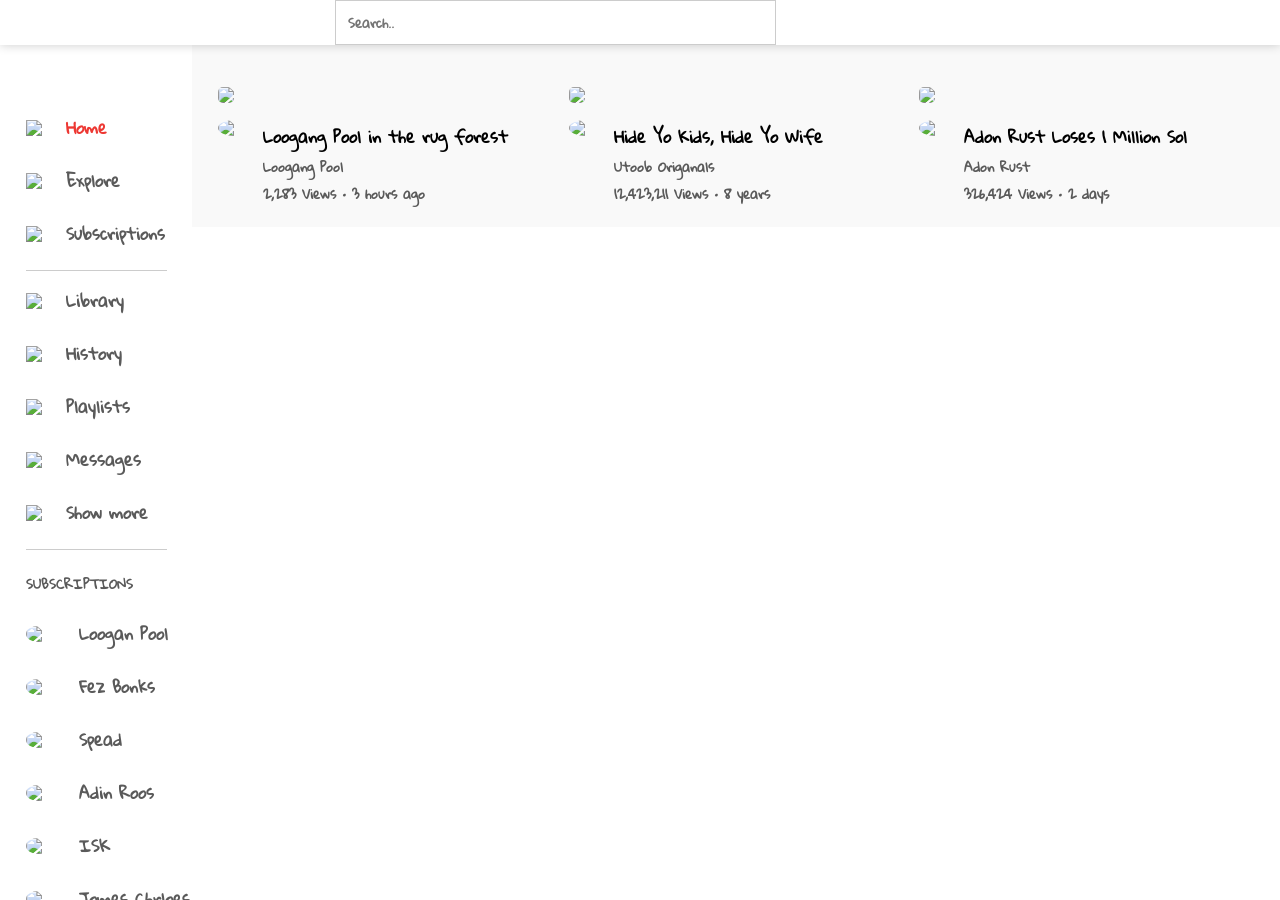
==== index.html @ 04e440da "Add files via upload" ====
<!DOCTYPE html>
<html lang="en">
<head>
    <meta charset="UTF-8">
    <meta http-equiv="X-UA-Compatible" content="IE=edge">
    <meta name="viewport" content="width=device-width, initial-scale=1.0">
    <link href="https://fonts.googleapis.com/css2?family=Gloria+Hallelujah&display=swap" rel="stylesheet">
    <link rel="stylesheet" href="style.css">
    <title>Utoob</title>
</head>
<body>
    
    <nav class="flex-div">
        <div class="nav-left flex-div">
            <img src="./images/menu.png" class="menu-icon" alt="" srcset="">
            <a href="index.html">
                <img src="./images/logo.png" class="logo" alt="" srcset="">
            </a>
        </div>
        <div class="nav-middle flex-div">
           <div class="search-box flex-div">
               <input type="text" placeholder="Search..">
               <img src="./images/search.png" alt="" srcset="">
           </div>
           <img src="./images/voice-search.png" class="mic-icon" alt="" srcset="">
        </div>
        <div class="nav-right flex-div">
            <img src="./images/upload.png" alt="" srcset="">
            <img src="./images/more.png" alt="" srcset="">
            <img src="./images/notification.png" alt="" srcset="">
            <img src="./images/spooderpp.png" class="user-icon" alt="" srcset="">
        </div>
    </nav>

    <!-- Side Bar -->

     <div class="sidebar">
         <div class="shortcut-links">
             <a href="#"><img src="./images/home.png"><p>Home</p></a>
             <a href="#"><img src="./images/explore.png"><p>Explore</p></a>
             <a href="#"><img src="./images/subscriprion.png"><p>Subscriptions</p></a>
             <hr>
             <a href="#"><img src="./images/library.png"><p>Library</p></a>
             <a href="#"><img src="./images/history.png"><p>History</p></a>
             <a href="#"><img src="./images/playlist.png"><p>Playlists</p></a>
             <a href="#"><img src="./images/messages.png"><p>Messages</p></a>
             <a href="#"><img src="./images/show-more.png"><p>Show more</p></a>
             <hr>
            </div>
          <div class="subscribed-list">
              <h3>SUBSCRIPTIONS</h3>
              <a href="#"><img src="./images/logan.jpeg"><p>Loogan Pool</p></a>
              <a href="#"><img src="./images/banks.jpeg"><p>Fez Bonks </p></a>
              <a href="#"><img src="./images/speed.jpeg"><p>Spead</p></a>
              <a href="#"><img src="./images/adin.jpeg"><p>Adin Roos</p></a>
              <a href="#"><img src="./images/isk.jpeg"><p>ISK</p></a>
              <a href="#"><img src="./images/james.jpeg"><p>Jomes Chrloes</p></a>
              <a href="#"><img src="./images/jeffStar.jpeg"><p>Jeffry Stor</p></a>
              <a href="#"><img src="./images/sketch.jpeg"><p>Skutch</p></a>
            
            </div>
        </div>

<!-- Main Body -->
<div class="container">
    <div class="banner">
        <img src="./images/banner.png" alt="" srcset="">
    </div>
    <div class="list-container">
       <div class="vid-list">
           <a href="video-1.html"> <img src="./images/thumbnail1.png" class="thumbnail" ></a>
           <div class="flex-div">
               <img src="./images/logan.jpeg">
               <div class="vid-info">
                   <a href="video-2.html" class="title-big">Loogang Pool in the rug forest</a>
                   <p>Loogang Pool</p>
                   <p>2,283 Views &bull; 3 hours ago</p>
               </div>
           </div>
       </div>

       
     
       <div class="vid-list">
        <a href="video-2.html"> <img src="./images/thumbnail2.png" class="thumbnail" ></a>
        <div class="flex-div">
            <img src="./images/SocialLogo.png">
            <div class="vid-info">
                <a href="video-2.html" class="title-big">Hide Yo Kids, Hide Yo Wife</a>
                <p>Utoob Origanals</p>
                <p>12,423,211 Views &bull; 8 years</p>
            </div>
        </div>
    </div>

    

    <div class="vid-list">
        <a href="video-3.html"> <img src="./images/thumbnail3.png" class="thumbnail" ></a>
        <div class="flex-div">
            <img src="./images/adin.jpeg">
            <div class="vid-info">
                <a href="video-2.html" class="title-big">Adon Rust Loses 1 Million Sol</a>
                <p>Adon Rust</p>
                <p>326,424 Views &bull; 2 days</p>
            </div>
        </div>
    </div>

    
    



    </div>



</div>


<script src="side-bar.js"></script>


</body>
</html>
---- style.css ----
@font-face {
    font-family: 'Samuels';
    src: url('./fonts/samuels.woff') format('woff');
    font-weight: normal;
    font-style: normal;
}

.title-big {
    font-size: 16px; /* Change the size as needed */
    font-weight: bold; /* Optional: Makes the text bold */
}



*{
    margin: 0;
    padding: 0;
    font-family: 'Gloria Hallelujah', cursive;
    box-sizing: border-box;
    font-weight: 900;
}
a{
    text-decoration: none;
    color: #5a5a5a;
}

img{
    cursor: pointer;
}

.flex-div{
     display: flex;
     align-items: center;

}
nav{
    padding: 0px 2%;
    justify-content: space-between;
    box-shadow: 0 0 10px rgba(0, 0, 0, 0.2);
    background: #fff;
    position: sticky;
    top: 0;
    z-index: 10;
}


.nav-right img{
    width: 25px;
    margin-right: 25px;
}

.nav-right .user-icon{
width: 35px;
margin-right: 0px;
border-radius: 50%;

}

.nav-left .menu-icon{
    width: 22px;
    margin-right: 25px;

}

.nav-left .logo{
    width: 130px;

}

.nav-middle .mic-icon{
    width: 16px;

}
.nav-middle .search-box{
    border: 1px solid #ccc;
    margin-right: 15px;
    padding: 8px 12px;
    /* border-radius: 25px; */
}

.nav-middle .search-box input{
    width: 400px;
    border: 0;
    outline: 0;
    background: transparent;
}
.nav-middle .search-box img{
    width: 15px;
   
}

/* sidebar */
.sidebar{
    background: #fff;
    width: 15%;
    height: 100vh;
    position: fixed;
    top: 0;
    padding-left: 2%;
    padding-top: 98px;

}

.shortcut-links a img{
width: 20px;
margin-right: 20px;
}

.shortcut-links a{
    display: flex;
    align-items: center;
    margin-bottom: 20px;
    width: fit-content;
    flex-wrap: wrap;
    margin-top: 13px;
}


.shortcut-links a:first-child{
    color: #ed3833;
}

.sidebar hr{
    border: 0;
    height: 1px;
    background: #ccc;
    width: 85%;
}
.subscribed-list h3{
    font-size: 13px;
    margin: 20px 0;
    color: #5a5a5a;
}
.subscribed-list a{
    display: flex;
    align-items: center;
    margin-bottom: 20px;
    width: fit-content;
    flex-wrap: wrap;
}
.subscribed-list a img{
    width: 25px;
    border-radius: 50%;
    margin-right: 28px;
}


.small-sidebar{
    width: 5%;
}
.small-sidebar .shortcut-links a p  , .small-sidebar .subscribed-list a , .small-sidebar h3{
    display: none;
}

.small-sidebar hr{
    width: 50%;
    margin-bottom: 25px;
    display: none;

}
/* main Body */
.container{
   background: #f9f9f9;
   padding-left: 17%;
   padding-right: 2%;
   padding-top: 20px;
   padding-bottom: 20px;
}
.large-container{
    padding-left: 7%; 
}
.banner{
    width: 100%;
    display: none;
}

.banner img{
    width: 100%;
    border-radius: 8px;
}


.list-container{
    display: grid;
    grid-template-columns: repeat(auto-fit, minmax(250px, 1fr));
    grid-column-gap: 16px;
    grid-row-gap: 30px;
    margin-top: 15px;
}

.vid-list .thumbnail{
   width: 100%;
   border-radius: 5px;

}
.vid-list .flex-div{
    align-items: flex-start;
    margin-top: 7px;
}

.vid-list .flex-div img{
    width: 35px;
    margin-right: 10px;
    border-radius: 50%;
}

.vid-info{
    color: #5a5a5a;
    font-size: 13px;

}

.vid-info a{
    color: black;
    font-weight: 600;
    display: block;
    margin: bottom 5px;;
}


@media (max-width: 900px) {
    .menu-icon{
        display: none;
    }

    .sidebar{
        display: none;
    } 

   .container, .large-container{
       padding-left: 5%;
       padding-right: 5%;   
   }

   /* .nav-right img{
  
    display: none;
   } */

   .nav-right .user-icon{
       display: block;
       width: 30px;
   }

   .nav-middle .search-box {
       width: 100px;
       display: none;

   }

   .nav-middle .mic-icon{
       display: none;
   }

   .logo{
       width: 90px;
   }

}

/*******      Video -9      *****/


.play-container{
    padding-left: 2% !important;
}

.row{
    display: flex;
    justify-content: space-between;
    flex-wrap: wrap;

}
.play-video{
    flex-basis: 69%;
}

.right-sidebar{
    flex-basis: 30%;
}

.play-video video{
    width: 100%;
}
.side-video-list{

    display: flex;
    justify-content: space-between;
    margin-bottom: 8px;
}

.side-video-list img{
    width: 100%;

}
.side-video-list .small-thumbnail{
    flex-basis: 49%;

}

.side-video-list .vid-info{

    flex-basis: 49%;
}

.play-video .tags a{
   
    color: #0000ff;
    font-size: 13px;
}

.play-video h3{
    font-weight: 600;
    font-size: 22px;
    margin-top: 12px;
}

.play-video .play-video-info{
    display: flex;
    align-items: center;
    justify-content: space-between;
    flex-wrap: wrap;
    margin-top: 5px;
    font-size: 14px;
    color: #5a5a5a;
}

.play-video .play-video-info a img{
    width: 20px;
    margin-right: 8px;

}

.play-video .play-video-info a{
    display: inline-flex;
    align-items: center;
    margin-left: 15px;

}

.play-video hr{
    border: 0;
    height: 1px;
    background: #ccc;
    margin: 10px 0;
}

.owner{
    display: flex;
    align-items: center;
    margin-top: 20px;
}

.owner div{
    flex: 1;
    line-height: 18px;   
}

.owner img{
    width: 40px;
    border-radius: 50%;
    margin-right: 15px;
}

.owner p{
    color: #000;
    font-weight: 600;
    font-size: 18px;
}


.owner span{
    font-size: 13px;
    color: #5a5a5a;
}


.owner button{
    background: #ed3833;
    color: #fff;
    padding: 8px 30px;
    border: 0;
    outline: 0;
    border-radius: 4px;
    cursor: pointer;
}

.vid-des{
    padding-left: 55px;
    margin: 15px 0;
}

.vid-des p{
    
    font-size: 14px;
    margin-bottom: 5px;
    color: #5a5a5a;
}

.vid-des .cmnt{
    display: flex;
    margin-top: 15px;
}
.cmnt img{
    width: 24px;
    height: 17px;
    margin-left: 46px;
    margin-right: 14px;
}

.vid-des h4{
    font-size: 14px;
    color: #5a5a5a;
    /* margin-top: 15px; */
}

.add-cmnt{
    display: flex;
    align-items: center;
    margin: 30px 0;
}

.add-cmnt img{
    width: 35px;
    border-radius: 50%;
    margin-right: 15px;
}

.add-cmnt input{
    border: 0;
    outline: 0;
    border-bottom: 1px solid #5a5a5a;
    width: 100%;
    padding-top: 10px;
    background: transparent;
}

.old-cmnt{
    display: flex;
    align-items: center;
    margin: 20px 0;
}

.old-cmnt img{
    width: 35px;
    border-radius: 50%;
    margin-right: 15px;
}

.old-cmnt h3{
    font-size: 14px;
    margin-bottom: 2px;
}

.old-cmnt h3 span{
    font-size: 12px;
    color: #5a5a5a;
    font-weight: 500;
    margin-left: 8px;
}

.old-cmnt .cmnt-react{
    display: flex;
    align-items: center;
    margin:8px 0;
    font-size: 14px;
}

.old-cmnt .cmnt-react img{

    width: 20px;
    border-radius: 0;
    margin-right: 5px;
}

.old-cmnt .cmnt-react span{
    margin-right: 20px;
    color: #5a5a5a;

}

.old-cmnt .cmnt-react div{
    color: blue;
    display: block;
}
.hide-hr{
    display: none;
}
@media (max-width: 900px){

    .play-video{
        flex-basis: 100%;
    }


    .right-sidebar{
        flex-basis: 100%;
        margin-top: 35px;
    }

    .play-container{
        padding-left: 5%;
    }

    .vid-des {
        padding-left: 5px;
    }
 
    .play-video .play-video-info a{
        margin-left: 0;
        margin-right: 15px;
        margin-top: 15px;
    }
    
    .hide-hr{
        display: block;
    }

}
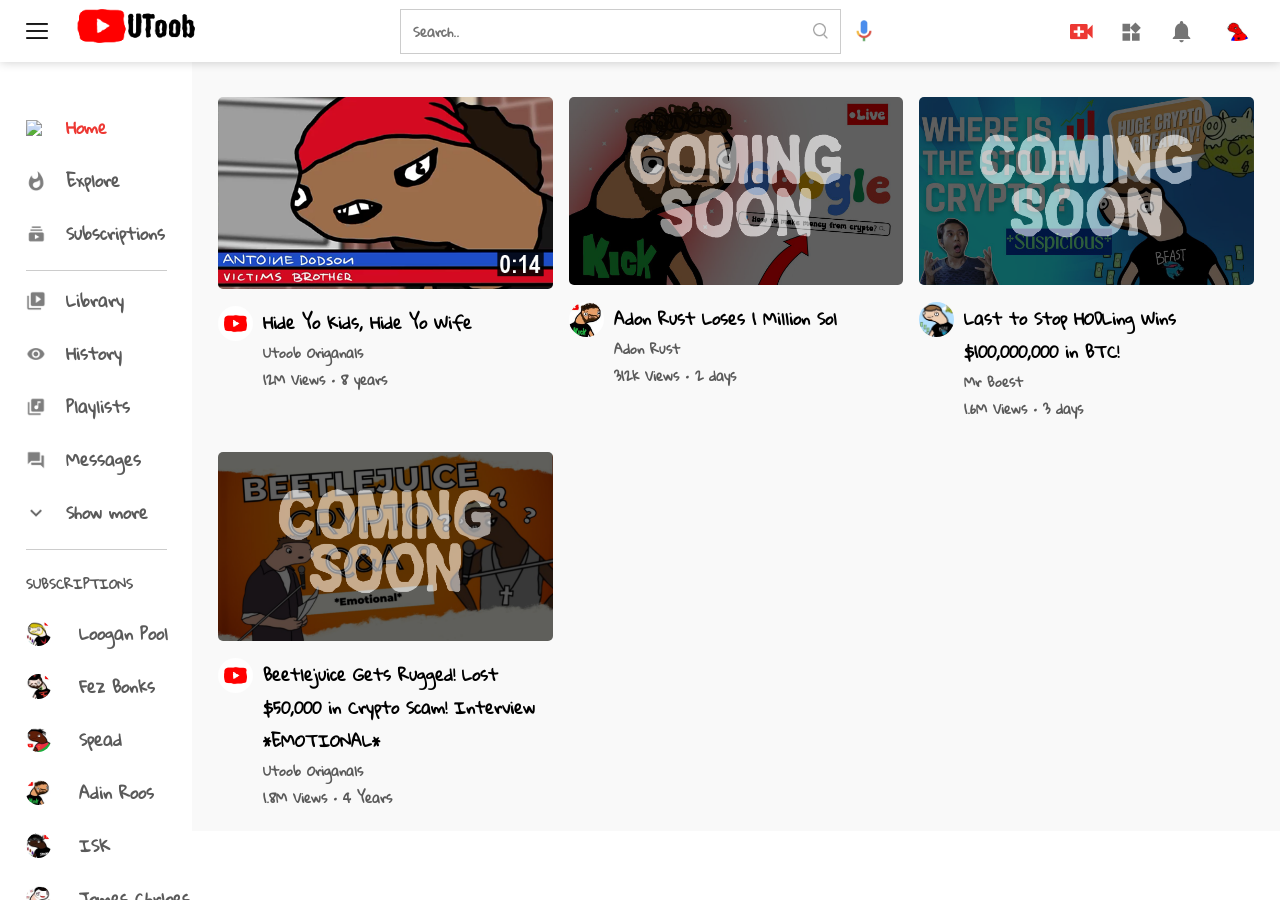
==== commit 15801732: "Few Updates, website ready for main launch" ====
--- a/index.html
+++ b/index.html
@@ -7,28 +7,29 @@
     <link href="https://fonts.googleapis.com/css2?family=Gloria+Hallelujah&display=swap" rel="stylesheet">
     <link rel="stylesheet" href="style.css">
     <title>Utoob</title>
+    <link rel="icon" type="image/x-icon" href="images/favicon.ico">
 </head>
 <body>
     
     <nav class="flex-div">
         <div class="nav-left flex-div">
-            <img src="./images/menu.png" class="menu-icon" alt="" srcset="">
+            <img src="images/menu.png" class="menu-icon" alt="" srcset="">
             <a href="index.html">
-                <img src="./images/logo.png" class="logo" alt="" srcset="">
+                <img src="images/logo.png" class="logo" alt="" srcset="">
             </a>
         </div>
         <div class="nav-middle flex-div">
            <div class="search-box flex-div">
                <input type="text" placeholder="Search..">
-               <img src="./images/search.png" alt="" srcset="">
+               <img src="images/search.png" alt="" srcset="">
            </div>
-           <img src="./images/voice-search.png" class="mic-icon" alt="" srcset="">
+           <img src="images/voice-search.png" class="mic-icon" alt="" srcset="">
         </div>
         <div class="nav-right flex-div">
-            <img src="./images/upload.png" alt="" srcset="">
-            <img src="./images/more.png" alt="" srcset="">
-            <img src="./images/notification.png" alt="" srcset="">
-            <img src="./images/spooderpp.png" class="user-icon" alt="" srcset="">
+            <img src="images/upload.png" alt="" srcset="">
+            <img src="images/more.png" alt="" srcset="">
+            <img src="images/notification.png" alt="" srcset="">
+            <img src="images/spooderpp.png" class="user-icon" alt="" srcset="">
         </div>
     </nav>
 
@@ -36,27 +37,28 @@
 
      <div class="sidebar">
          <div class="shortcut-links">
-             <a href="#"><img src="./images/home.png"><p>Home</p></a>
-             <a href="#"><img src="./images/explore.png"><p>Explore</p></a>
-             <a href="#"><img src="./images/subscriprion.png"><p>Subscriptions</p></a>
+             <a href="#"><img src="images/home.png"><p>Home</p></a>
+             <a href="#"><img src="images/explore.png"><p>Explore</p></a>
+             <a href="#"><img src="images/subscriprion.png"><p>Subscriptions</p></a>
              <hr>
-             <a href="#"><img src="./images/library.png"><p>Library</p></a>
-             <a href="#"><img src="./images/history.png"><p>History</p></a>
-             <a href="#"><img src="./images/playlist.png"><p>Playlists</p></a>
-             <a href="#"><img src="./images/messages.png"><p>Messages</p></a>
-             <a href="#"><img src="./images/show-more.png"><p>Show more</p></a>
+             <a href="#"><img src="images/library.png"><p>Library</p></a>
+             <a href="#"><img src="images/history.png"><p>History</p></a>
+             <a href="#"><img src="images/playlist.png"><p>Playlists</p></a>
+             <a href="#"><img src="images/messages.png"><p>Messages</p></a>
+             <a href="#"><img src="images/show-more.png"><p>Show more</p></a>
              <hr>
             </div>
           <div class="subscribed-list">
               <h3>SUBSCRIPTIONS</h3>
-              <a href="#"><img src="./images/logan.jpeg"><p>Loogan Pool</p></a>
-              <a href="#"><img src="./images/banks.jpeg"><p>Fez Bonks </p></a>
-              <a href="#"><img src="./images/speed.jpeg"><p>Spead</p></a>
-              <a href="#"><img src="./images/adin.jpeg"><p>Adin Roos</p></a>
-              <a href="#"><img src="./images/isk.jpeg"><p>ISK</p></a>
-              <a href="#"><img src="./images/james.jpeg"><p>Jomes Chrloes</p></a>
-              <a href="#"><img src="./images/jeffStar.jpeg"><p>Jeffry Stor</p></a>
-              <a href="#"><img src="./images/sketch.jpeg"><p>Skutch</p></a>
+              <a href="#"><img src="images/logan.jpeg"><p>Loogan Pool</p></a>
+              <a href="#"><img src="images/banks.jpeg"><p>Fez Bonks </p></a>
+              <a href="#"><img src="images/speed.jpeg"><p>Spead</p></a>
+              <a href="#"><img src="images/adin.jpeg"><p>Adin Roos</p></a>
+              <a href="#"><img src="images/isk.jpeg"><p>ISK</p></a>
+              <a href="#"><img src="images/james.jpeg"><p>Jomes Chrloes</p></a>
+              <a href="#"><img src="images/jeffStar.jpeg"><p>Jeffry Stor</p></a>
+              <a href="#"><img src="images/sketch.jpeg"><p>Skutch</p></a>
+              <a href="#"><img src="images/mrbeast.jpeg"><p>Mr Boest</p></a>
             
             </div>
         </div>
@@ -64,31 +66,19 @@
 <!-- Main Body -->
 <div class="container">
     <div class="banner">
-        <img src="./images/banner.png" alt="" srcset="">
+        <img src="images/banner.png" alt="" srcset="">
     </div>
     <div class="list-container">
-       <div class="vid-list">
-           <a href="video-1.html"> <img src="./images/thumbnail1.png" class="thumbnail" ></a>
-           <div class="flex-div">
-               <img src="./images/logan.jpeg">
-               <div class="vid-info">
-                   <a href="video-2.html" class="title-big">Loogang Pool in the rug forest</a>
-                   <p>Loogang Pool</p>
-                   <p>2,283 Views &bull; 3 hours ago</p>
-               </div>
-           </div>
-       </div>
-
        
-     
-       <div class="vid-list">
-        <a href="video-2.html"> <img src="./images/thumbnail2.png" class="thumbnail" ></a>
+       
+        <div class="vid-list">
+        <a href="video-2.html"> <img src="images/thumbnail2.png" class="thumbnail" ></a>
         <div class="flex-div">
-            <img src="./images/SocialLogo.png">
+            <img src="images/SocialLogo.png">
             <div class="vid-info">
                 <a href="video-2.html" class="title-big">Hide Yo Kids, Hide Yo Wife</a>
                 <p>Utoob Origanals</p>
-                <p>12,423,211 Views &bull; 8 years</p>
+                <p>12M Views &bull; 8 years</p>
             </div>
         </div>
     </div>
@@ -96,18 +86,40 @@
     
 
     <div class="vid-list">
-        <a href="video-3.html"> <img src="./images/thumbnail3.png" class="thumbnail" ></a>
+        <a href=""> <img src="images/thumbnail3.png" class="thumbnail" ></a>
         <div class="flex-div">
-            <img src="./images/adin.jpeg">
+            <img src="images/adin.jpeg">
             <div class="vid-info">
                 <a href="video-2.html" class="title-big">Adon Rust Loses 1 Million Sol</a>
                 <p>Adon Rust</p>
-                <p>326,424 Views &bull; 2 days</p>
+                <p>312k Views &bull; 2 days</p>
             </div>
         </div>
     </div>
 
-    
+    <div class="vid-list">
+        <a href=""> <img src="images/thumbnail4.png" class="thumbnail" ></a>
+        <div class="flex-div">
+            <img src="images/mrbeast.jpeg">
+            <div class="vid-info">
+                <a href="video-2.html" class="title-big">Last to Stop HODLing Wins $100,000,000 in BTC!</a>
+                <p>Mr Boest</p>
+                <p>1.6M Views &bull; 3 days</p>
+            </div>
+        </div>
+    </div>
+
+    <div class="vid-list">
+        <a href=""> <img src="images/thumbnail5.png" class="thumbnail" ></a>
+        <div class="flex-div">
+            <img src="images/SocialLogo.png">
+            <div class="vid-info">
+                <a href="video-2.html" class="title-big">Beetlejuice Gets Rugged! Lost $50,000 in Crypto Scam! Interview *EMOTIONAL*</a>
+                <p>Utoob Origanals</p>
+                <p>1.8M Views &bull; 4 Years</p>
+            </div>
+        </div>
+    </div>
     
 
 
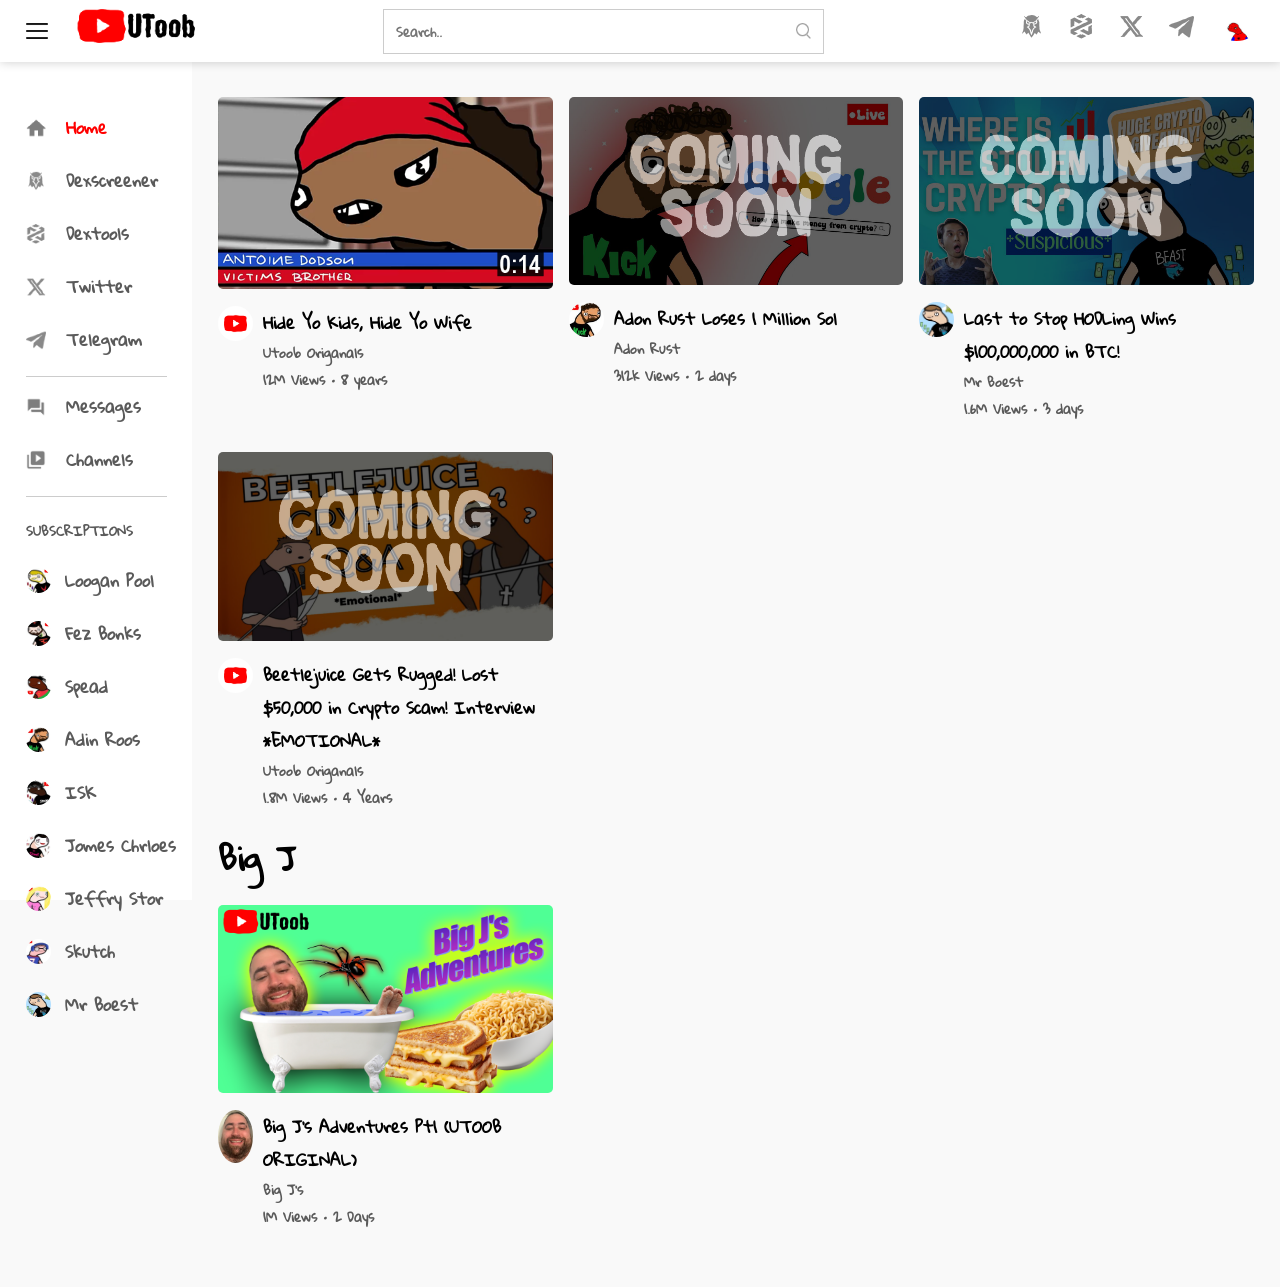
==== commit 75e89637: "Updates to site, closer to laucnh" ====
--- a/index.html
+++ b/index.html
@@ -5,12 +5,13 @@
     <meta http-equiv="X-UA-Compatible" content="IE=edge">
     <meta name="viewport" content="width=device-width, initial-scale=1.0">
     <link href="https://fonts.googleapis.com/css2?family=Gloria+Hallelujah&display=swap" rel="stylesheet">
-    <link rel="stylesheet" href="style.css">
+    <link rel="stylesheet" href="css/style.css">
     <title>Utoob</title>
     <link rel="icon" type="image/x-icon" href="images/favicon.ico">
 </head>
 <body>
     
+    <!-- Nav Bar -->
     <nav class="flex-div">
         <div class="nav-left flex-div">
             <img src="images/menu.png" class="menu-icon" alt="" srcset="">
@@ -23,13 +24,13 @@
                <input type="text" placeholder="Search..">
                <img src="images/search.png" alt="" srcset="">
            </div>
-           <img src="images/voice-search.png" class="mic-icon" alt="" srcset="">
         </div>
         <div class="nav-right flex-div">
-            <img src="images/upload.png" alt="" srcset="">
-            <img src="images/more.png" alt="" srcset="">
-            <img src="images/notification.png" alt="" srcset="">
-            <img src="images/spooderpp.png" class="user-icon" alt="" srcset="">
+            <a href="https://dexscreener.com/solana/bwt7srkjigjepy1iuq6rj5dynjeivgst58gk8dflvyn3"><img src="images/dexscreener.png" alt="" srcset=""></a>
+            <a href="https://www.dextools.io/app/en/solana/pair-explorer/BWT7srKjiGjepy1iUq6rj5dYNJEivgst58gK8dfLVYn3"><img src="images/dextools.png" alt="" srcset=""></a>
+            <a href="https://twitter.com/UToobCoin"><img src="images/twitter.png" alt="" srcset=""></a>
+            <a href="https://t.me/+YZfCjIgw2Fg1ODlk"><img src="images/telegram.png" alt="" srcset=""></a>
+            </a><img src="images/spooderpp.png" class="user-icon" alt="" srcset="">
         </div>
     </nav>
 
@@ -37,15 +38,14 @@
 
      <div class="sidebar">
          <div class="shortcut-links">
-             <a href="#"><img src="images/home.png"><p>Home</p></a>
-             <a href="#"><img src="images/explore.png"><p>Explore</p></a>
-             <a href="#"><img src="images/subscriprion.png"><p>Subscriptions</p></a>
+             <a href="index.html" class="active"><img src="images/home.png"><p>Home</p></a>
+             <a href="https://dexscreener.com/solana/bwt7srkjigjepy1iuq6rj5dynjeivgst58gk8dflvyn3"><img src="images/dexscreener.png" alt="" srcset=""><p>Dexscreener</p></a>
+             <a href="https://www.dextools.io/app/en/solana/pair-explorer/BWT7srKjiGjepy1iUq6rj5dYNJEivgst58gK8dfLVYn3"><img src="images/dextools.png" alt="" srcset=""><p>Dextools</p></a>
+             <a href="https://twitter.com/UToobCoin"><img src="images/twitter.png" alt="" srcset=""><p>Twitter</p></a>
+             <a href="https://t.me/+YZfCjIgw2Fg1ODlk"><img src="images/telegram.png" alt="" srcset=""><p>Telegram</p></a>
              <hr>
-             <a href="#"><img src="images/library.png"><p>Library</p></a>
-             <a href="#"><img src="images/history.png"><p>History</p></a>
-             <a href="#"><img src="images/playlist.png"><p>Playlists</p></a>
-             <a href="#"><img src="images/messages.png"><p>Messages</p></a>
-             <a href="#"><img src="images/show-more.png"><p>Show more</p></a>
+             <a href="pages/messages.html"><img src="images/messages.png"><p>Messages</p></a>
+             <a href="pages/channels.html"><img src="images/library.png"><p>Channels</p></a>
              <hr>
             </div>
           <div class="subscribed-list">
@@ -63,76 +63,108 @@
             </div>
         </div>
 
-<!-- Main Body -->
+<!-- Main Body Main Videos -->
 <div class="container">
     <div class="banner">
         <img src="images/banner.png" alt="" srcset="">
     </div>
+
+    <!-- First Line of Videos -->
     <div class="list-container">
-       
-       
+        
+        <!-- Video 1 -->
         <div class="vid-list">
-        <a href="video-2.html"> <img src="images/thumbnail2.png" class="thumbnail" ></a>
-        <div class="flex-div">
-            <img src="images/SocialLogo.png">
-            <div class="vid-info">
-                <a href="video-2.html" class="title-big">Hide Yo Kids, Hide Yo Wife</a>
-                <p>Utoob Origanals</p>
-                <p>12M Views &bull; 8 years</p>
+            <a href="videos/video-1.html"> <img src="images/thumbnail2.png" class="thumbnail" ></a>
+            <div class="flex-div">
+                <img src="images/SocialLogo.png">
+                <div class="vid-info">
+                    <a href="videos/video-1.html" class="title-big">Hide Yo Kids, Hide Yo Wife</a>
+                    <p>Utoob Origanals</p>
+                    <p>12M Views &bull; 8 years</p>
+                </div>
+            </div>
+        </div>
+
+        <!-- Video 2 -->
+        <div class="vid-list">
+            <a> <img src="images/thumbnail3.png" class="thumbnail" ></a>
+            <div class="flex-div">
+                <img src="images/adin.jpeg">
+                <div class="vid-info">
+                    <a class="title-big">Adon Rust Loses 1 Million Sol</a>
+                    <p>Adon Rust</p>
+                    <p>312k Views &bull; 2 days</p>
+                </div>
+            </div>
+        </div>
+
+        <!-- Video 3 -->
+        <div class="vid-list">
+            <a> <img src="images/thumbnail4.png" class="thumbnail" ></a>
+            <div class="flex-div">
+                <img src="images/mrbeast.jpeg">
+                <div class="vid-info">
+                    <a class="title-big">Last to Stop HODLing Wins $100,000,000 in BTC!</a>
+                    <p>Mr Boest</p>
+                    <p>1.6M Views &bull; 3 days</p>
+                </div>
+            </div>
+        </div>
+
+        <!-- Video 4 -->
+        <div class="vid-list">
+            <a> <img src="images/thumbnail5.png" class="thumbnail" ></a>
+            <div class="flex-div">
+                <img src="images/SocialLogo.png">
+                <div class="vid-info">
+                    <a class="title-big">Beetlejuice Gets Rugged! Lost $50,000 in Crypto Scam! Interview *EMOTIONAL*</a>
+                    <p>Utoob Origanals</p>
+                    <p>1.8M Views &bull; 4 Years</p>
+                </div>
             </div>
         </div>
     </div>
 
-    
+    <!-- Big J Heading  -->
+    <div class="list-container">
+        <h1>Big J</h1>
+    </div>    
+   
+    <!-- Big J Videos  -->
+    <div class="list-container">
+        
+        <!-- Big J video 1 -->
+        <div class="vid-list">
+            <a href="videos/video-1.html"> <img src="images/bigjThumbnail1.png" class="thumbnail" ></a>
+            <div class="flex-div">
+                <img src="images/bigJ.jpg">
+                <div class="vid-info">
+                    <a href="videos/video-1.html" class="title-big">Big J's Adventures Pt1 (UTOOB ORIGINAL)</a>
+                    <p>Big J's</p>
+                    <p>1M Views &bull; 2 Days</p>
+                </div>
+            </div>
+        </div>
 
-    <div class="vid-list">
-        <a href=""> <img src="images/thumbnail3.png" class="thumbnail" ></a>
-        <div class="flex-div">
-            <img src="images/adin.jpeg">
-            <div class="vid-info">
-                <a href="video-2.html" class="title-big">Adon Rust Loses 1 Million Sol</a>
-                <p>Adon Rust</p>
-                <p>312k Views &bull; 2 days</p>
+        <div class="vid-list">
+            <div class="flex-div">
+
+            </div>
+        </div>
+
+        <div class="vid-list">
+            <div class="flex-div">
+                
+            </div>
+        </div>
+
+        <div class="vid-list">
+            <div class="flex-div">
+                
             </div>
         </div>
     </div>
-
-    <div class="vid-list">
-        <a href=""> <img src="images/thumbnail4.png" class="thumbnail" ></a>
-        <div class="flex-div">
-            <img src="images/mrbeast.jpeg">
-            <div class="vid-info">
-                <a href="video-2.html" class="title-big">Last to Stop HODLing Wins $100,000,000 in BTC!</a>
-                <p>Mr Boest</p>
-                <p>1.6M Views &bull; 3 days</p>
-            </div>
-        </div>
-    </div>
-
-    <div class="vid-list">
-        <a href=""> <img src="images/thumbnail5.png" class="thumbnail" ></a>
-        <div class="flex-div">
-            <img src="images/SocialLogo.png">
-            <div class="vid-info">
-                <a href="video-2.html" class="title-big">Beetlejuice Gets Rugged! Lost $50,000 in Crypto Scam! Interview *EMOTIONAL*</a>
-                <p>Utoob Origanals</p>
-                <p>1.8M Views &bull; 4 Years</p>
-            </div>
-        </div>
-    </div>
-    
-
-
-
-    </div>
-
-
-
 </div>
-
-
 <script src="side-bar.js"></script>
-
-
 </body>
 </html>
--- a/css/style.css
+++ b/css/style.css
@@ -0,0 +1,693 @@
+@font-face {
+    font-family: 'Samuels';
+    src: url('./fonts/samuels.woff') format('woff');
+    font-weight: normal;
+    font-style: normal;
+}
+
+.title-big {
+    font-size: 16px; /* Change the size as needed */
+    font-weight: bold; /* Optional: Makes the text bold */
+}
+
+
+
+*{
+    margin: 0;
+    padding: 0;
+    font-family: 'Gloria Hallelujah', cursive;
+    box-sizing: border-box;
+    font-weight: 900;
+}
+a{
+    text-decoration: none;
+    color: #5a5a5a;
+}
+
+img{
+    cursor: pointer;
+}
+
+.flex-div{
+     display: flex;
+     align-items: center;
+
+}
+nav{
+    padding: 0px 2%;
+    justify-content: space-between;
+    box-shadow: 0 0 10px rgba(0, 0, 0, 0.2);
+    background: #fff;
+    position: sticky;
+    top: 0;
+    z-index: 10;
+}
+
+
+.nav-right img{
+    width: 25px;
+    margin-right: 25px;
+}
+
+.nav-right .user-icon{
+width: 35px;
+margin-right: 0px;
+border-radius: 50%;
+
+}
+
+.nav-left .menu-icon{
+    width: 22px;
+    margin-right: 25px;
+
+}
+
+.nav-left .logo{
+    width: 130px;
+
+}
+
+.nav-middle .mic-icon{
+    width: 16px;
+
+}
+.nav-middle .search-box{
+    border: 1px solid #ccc;
+    margin-right: 15px;
+    padding: 8px 12px;
+    /* border-radius: 25px; */
+}
+
+.nav-middle .search-box input{
+    width: 400px;
+    border: 0;
+    outline: 0;
+    background: transparent;
+}
+.nav-middle .search-box img{
+    width: 15px;
+   
+}
+
+/* sidebar */
+.sidebar{
+    background: #fff;
+    width: 15%;
+    height: 100vh;
+    position: fixed;
+    top: 0;
+    padding-left: 2%;
+    padding-top: 98px;
+
+}
+
+.shortcut-links a img{
+width: 20px;
+margin-right: 20px;
+}
+
+.shortcut-links a{
+    display: flex;
+    align-items: center;
+    margin-bottom: 20px;
+    width: fit-content;
+    flex-wrap: wrap;
+    margin-top: 13px;
+}
+
+.shortcut-links a.active {
+    color: red;
+}
+
+.sidebar hr{
+    border: 0;
+    height: 1px;
+    background: #ccc;
+    width: 85%;
+}
+.subscribed-list h3{
+    font-size: 13px;
+    margin: 20px 0;
+    color: #5a5a5a;
+}
+.subscribed-list a{
+    display: flex;
+    align-items: center;
+    margin-bottom: 20px;
+    width: fit-content;
+    flex-wrap: wrap;
+}
+.subscribed-list a img{
+    width: 25px;
+    border-radius: 50%;
+    margin-right: 14px;
+}
+
+
+.small-sidebar{
+    width: 5%;
+}
+.small-sidebar .shortcut-links a p  , .small-sidebar .subscribed-list a , .small-sidebar h3{
+    display: none;
+}
+
+.small-sidebar hr{
+    width: 50%;
+    margin-bottom: 25px;
+    display: none;
+
+}
+/* main Body */
+.container{
+   background: #f9f9f9;
+   padding-left: 17%;
+   padding-right: 2%;
+   padding-top: 20px;
+   padding-bottom: 20px;
+}
+
+.centred-container{
+   background: #f9f9f9;
+   padding-left: 17%;
+   padding-right: 2%;
+   padding-top: 20px;
+   padding-bottom: 20px;
+   display: flex;
+   justify-content: center;
+   align-items: center;
+    flex-direction: column;
+    min-height: 100vh;
+}
+
+.large-container{
+    padding-left: 7%; 
+}
+.banner{
+    width: 100%;
+    display: none;
+}
+
+.banner img{
+    width: 100%;
+    border-radius: 8px;
+}
+
+
+.list-container{
+    display: grid;
+    grid-template-columns: repeat(auto-fit, minmax(250px, 1fr));
+    grid-column-gap: 16px;
+    grid-row-gap: 30px;
+    margin-top: 15px;
+}
+
+.list-container-2{
+    display: grid;
+}
+
+.vid-list .thumbnail{
+   width: 100%;
+   border-radius: 5px;
+
+}
+.vid-list .flex-div{
+    align-items: flex-start;
+    margin-top: 7px;
+}
+
+.vid-list .flex-div img{
+    width: 35px;
+    margin-right: 10px;
+    border-radius: 50%;
+}
+
+.vid-info{
+    color: #5a5a5a;
+    font-size: 13px;
+
+}
+
+.vid-info a{
+    color: black;
+    font-weight: 600;
+    display: block;
+    margin: bottom 5px;;
+}
+
+
+@media (max-width: 900px) {
+    .menu-icon{
+        display: none;
+    }
+
+    .sidebar{
+        display: none;
+    } 
+
+   .container, .large-container, .centred-container{
+       padding-left: 5%;
+       padding-right: 5%;   
+   }
+
+   /* .nav-right img{
+  
+    display: none;
+   } */
+
+   .nav-right .user-icon{
+       display: block;
+       width: 30px;
+   }
+
+   .nav-middle .search-box {
+       width: 100px;
+       display: none;
+
+   }
+
+   .nav-middle .mic-icon{
+       display: none;
+   }
+
+   .logo{
+       width: 90px;
+   }
+
+}
+
+/*******      Video -9      *****/
+
+
+.play-container{
+    padding-left: 2% !important;
+}
+
+.row{
+    display: flex;
+    justify-content: space-between;
+    flex-wrap: wrap;
+
+}
+.play-video{
+    flex-basis: 69%;
+}
+
+.right-sidebar{
+    flex-basis: 30%;
+}
+
+.play-video video{
+    width: 100%;
+}
+.side-video-list{
+
+    display: flex;
+    justify-content: space-between;
+    margin-bottom: 8px;
+}
+
+.side-video-list img{
+    width: 100%;
+
+}
+.side-video-list .small-thumbnail{
+    flex-basis: 49%;
+
+}
+
+.side-video-list .vid-info{
+
+    flex-basis: 49%;
+}
+
+.play-video .tags a{
+   
+    color: #0000ff;
+    font-size: 13px;
+}
+
+.play-video h3{
+    font-weight: 600;
+    font-size: 22px;
+    margin-top: 12px;
+}
+
+.play-video .play-video-info{
+    display: flex;
+    align-items: center;
+    justify-content: space-between;
+    flex-wrap: wrap;
+    margin-top: 5px;
+    font-size: 14px;
+    color: #5a5a5a;
+}
+
+.play-video .play-video-info a img{
+    width: 20px;
+    margin-right: 8px;
+
+}
+
+.play-video .play-video-info a{
+    display: inline-flex;
+    align-items: center;
+    margin-left: 15px;
+
+}
+
+.play-video hr{
+    border: 0;
+    height: 1px;
+    background: #ccc;
+    margin: 10px 0;
+}
+
+.owner{
+    display: flex;
+    align-items: center;
+    margin-top: 20px;
+}
+
+.owner div{
+    flex: 1;
+    line-height: 18px;   
+}
+
+.owner img{
+    width: 40px;
+    border-radius: 50%;
+    margin-right: 15px;
+}
+
+.owner p{
+    color: #000;
+    font-weight: 600;
+    font-size: 18px;
+}
+
+
+.owner span{
+    font-size: 13px;
+    color: #5a5a5a;
+}
+
+.video-container {
+    position: relative;
+    padding-bottom: 56.25%; /* 16:9 aspect ratio */
+    height: 0;
+    overflow: hidden;
+    max-width: 100%;
+    background: #000;
+}
+
+.video-container iframe {
+    position: absolute;
+    top: 0;
+    left: 0;
+    width: 100%;
+    height: 100%;
+    border: 0;
+}
+
+
+
+.owner button{
+    background: #ed3833;
+    color: #fff;
+    padding: 8px 30px;
+    border: 0;
+    outline: 0;
+    border-radius: 4px;
+    cursor: pointer;
+}
+
+.vid-des{
+    padding-left: 55px;
+    margin: 15px 0;
+}
+
+.vid-des p{
+    
+    font-size: 14px;
+    margin-bottom: 5px;
+    color: #5a5a5a;
+}
+
+.vid-des .cmnt{
+    display: flex;
+    margin-top: 15px;
+}
+.cmnt img{
+    width: 24px;
+    height: 17px;
+    margin-left: 46px;
+    margin-right: 14px;
+}
+
+.vid-des h4{
+    font-size: 14px;
+    color: #5a5a5a;
+    /* margin-top: 15px; */
+}
+
+.add-cmnt{
+    display: flex;
+    align-items: center;
+    margin: 30px 0;
+}
+
+.add-cmnt img{
+    width: 35px;
+    border-radius: 50%;
+    margin-right: 15px;
+}
+
+.add-cmnt input{
+    border: 0;
+    outline: 0;
+    border-bottom: 1px solid #5a5a5a;
+    width: 100%;
+    padding-top: 10px;
+    background: transparent;
+}
+
+.old-cmnt{
+    display: flex;
+    align-items: center;
+    margin: 20px 0;
+}
+
+.old-cmnt img{
+    width: 35px;
+    border-radius: 50%;
+    margin-right: 15px;
+}
+
+.old-cmnt h3{
+    font-size: 14px;
+    margin-bottom: 2px;
+}
+
+.old-cmnt h3 span{
+    font-size: 12px;
+    color: #5a5a5a;
+    font-weight: 500;
+    margin-left: 8px;
+}
+
+.old-cmnt .cmnt-react{
+    display: flex;
+    align-items: center;
+    margin:8px 0;
+    font-size: 14px;
+}
+
+.old-cmnt .cmnt-react img{
+
+    width: 20px;
+    border-radius: 0;
+    margin-right: 5px;
+}
+
+.old-cmnt .cmnt-react span{
+    margin-right: 20px;
+    color: #5a5a5a;
+
+}
+
+.old-cmnt .cmnt-react div{
+    color: blue;
+    display: block;
+}
+.hide-hr{
+    display: none;
+}
+@media (max-width: 900px){
+
+    .play-video{
+        flex-basis: 100%;
+    }
+
+
+    .right-sidebar{
+        flex-basis: 100%;
+        margin-top: 35px;
+    }
+
+    .play-container{
+        padding-left: 5%;
+    }
+
+    .vid-des {
+        padding-left: 5px;
+    }
+ 
+    .play-video .play-video-info a{
+        margin-left: 0;
+        margin-right: 15px;
+        margin-top: 15px;
+    }
+    
+    .hide-hr{
+        display: block;
+    }
+
+}
+
+.notification-center {
+    max-width: 80%;
+    margin: 20px auto;
+    padding: 10px;
+    background-color: #fff;
+    border-radius: 5px;
+    box-shadow: 0 0 10px rgba(0, 0, 0, 0.1);
+}
+
+.message {
+    display: flex;
+    align-items: center;
+    padding: 10px;
+    border-bottom: 1px solid #ddd;
+}
+
+.message:last-child {
+    border-bottom: none;
+}
+
+.profile-pic {
+    width: 75px;
+    height: 75px;
+    border-radius: 50%;
+    margin-right: 15px;
+}
+
+.message-details {
+    flex: 1;
+}
+
+.message-name {
+    font-weight: bold;
+    display: block;
+    font-size: 1.2em;
+}
+
+.message-content {
+    color: #555;
+}
+
+@media (max-width: 800px) {
+
+    .notification-center {
+        max-width: 100%; /* Ensures it stays responsive */
+        margin: 0;
+    }
+
+    .message {
+        flex-direction: column;
+        align-items: flex-start;
+    }
+
+    .profile-pic {
+        margin-bottom: 10px;
+    }
+
+    .message-details {
+        display: flex;
+        flex-direction: column;
+        align-items: flex-start;
+    }
+}
+
+    .messages-heading{
+        font-size: xx-large;
+        font-weight: 900;
+    }
+
+    .channels-container {
+        max-width: 1200px;
+        width: 100%;
+        padding: 20px;
+        background-color: #fff;
+        box-shadow: 0 0 10px rgba(0, 0, 0, 0.1);
+        border-radius: 8px;
+        display: flex;
+        flex-direction: column;
+        align-items: center;
+    }
+    
+    .channels-container h1 {
+        text-align: center;
+        margin-bottom: 20px;
+    }
+    
+    .channels-grid {
+        display: grid;
+        grid-template-columns: repeat(3, 1fr);
+        gap: 20px;
+        width: 100%;
+    }
+    
+    .channels-channel {
+        text-align: center;
+        border: 1px solid #ddd;
+        border-radius: 8px;
+        padding: 20px;
+        transition: transform 0.2s;
+    }
+    
+    .channels-channel img {
+        width: 100px;
+        height: 100px;
+        border-radius: 50%;
+        margin-bottom: 10px;
+    }
+    
+    .channels-channel h2 {
+        margin: 10px 0;
+        font-size: 1.2em;
+    }
+    
+    .channels-channel p {
+        color: #666;
+    }
+    
+    .channels-channel:hover {
+        transform: scale(1.05);
+    }
+    
+    /* Media Queries for Responsiveness */
+    @media (max-width: 1024px) {
+        .channels-grid {
+            grid-template-columns: repeat(2, 1fr);
+        }
+    }
+    
+    @media (max-width: 768px) {
+        .channels-grid {
+            grid-template-columns: 1fr;
+        }
+    
+        .channels-channel {
+            margin: 0 auto;
+        }
+    }
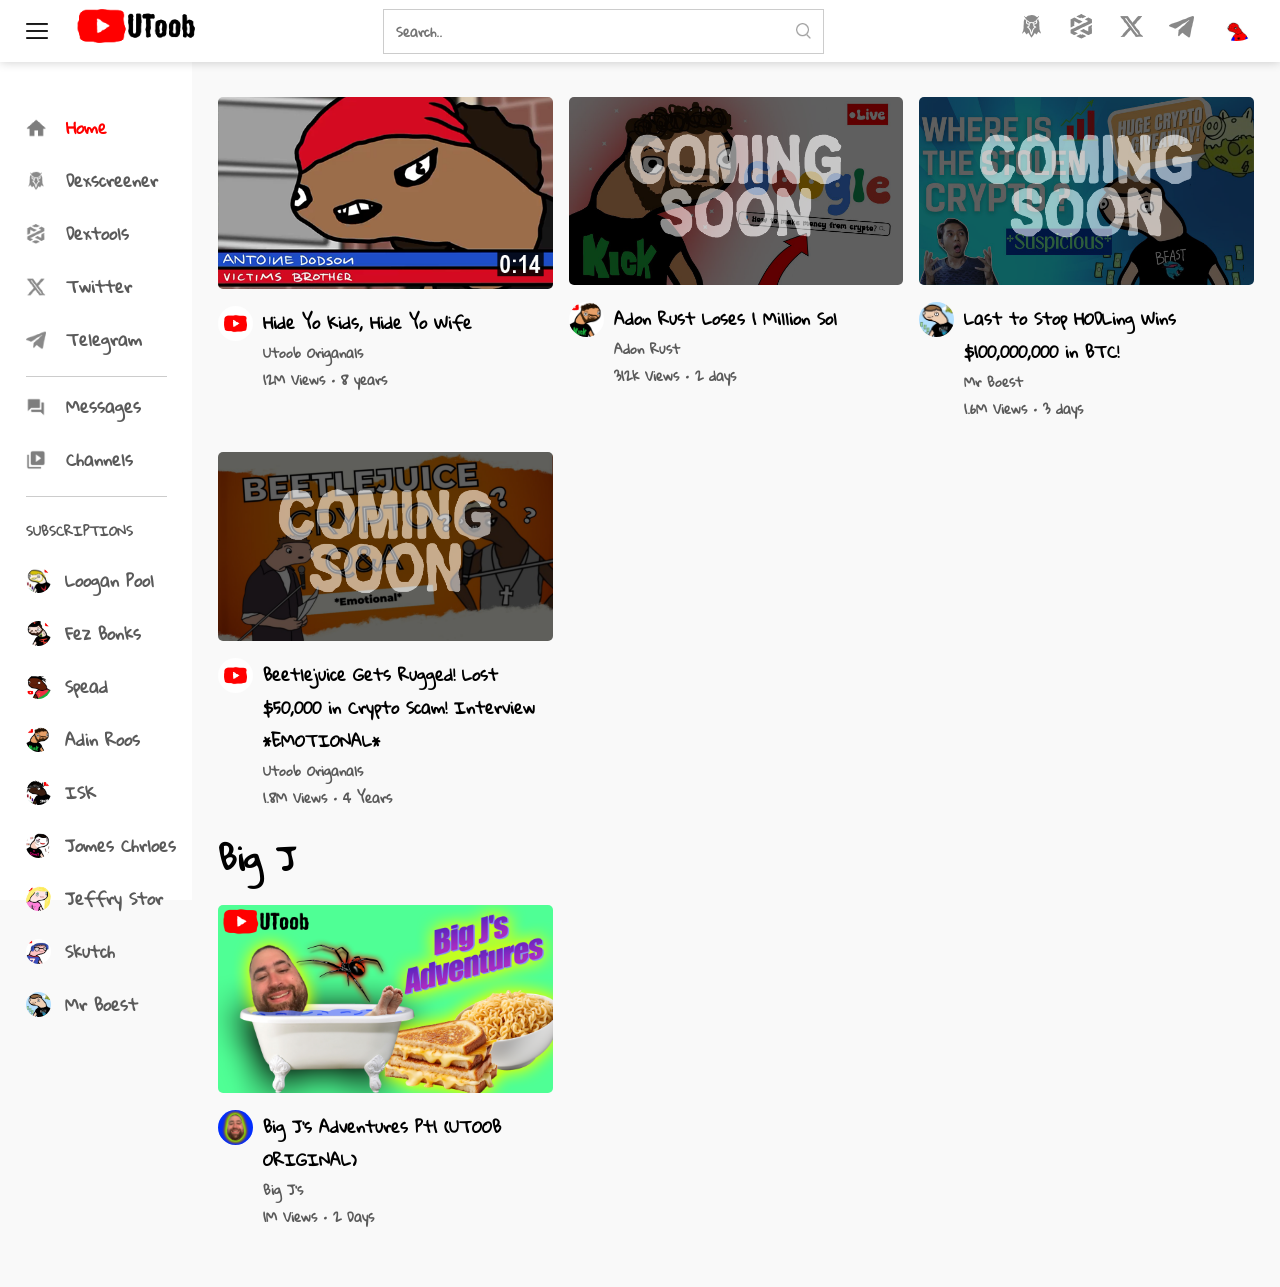
==== commit 519aee9a: "Website almost done, just need to upload more videos etc" ====
--- a/index.html
+++ b/index.html
@@ -26,10 +26,10 @@
            </div>
         </div>
         <div class="nav-right flex-div">
-            <a href="https://dexscreener.com/solana/bwt7srkjigjepy1iuq6rj5dynjeivgst58gk8dflvyn3"><img src="images/dexscreener.png" alt="" srcset=""></a>
-            <a href="https://www.dextools.io/app/en/solana/pair-explorer/BWT7srKjiGjepy1iUq6rj5dYNJEivgst58gK8dfLVYn3"><img src="images/dextools.png" alt="" srcset=""></a>
-            <a href="https://twitter.com/UToobCoin"><img src="images/twitter.png" alt="" srcset=""></a>
-            <a href="https://t.me/+YZfCjIgw2Fg1ODlk"><img src="images/telegram.png" alt="" srcset=""></a>
+            <a href="https://dexscreener.com/solana/bwt7srkjigjepy1iuq6rj5dynjeivgst58gk8dflvyn3" class="user-links"><img src="images/dexscreener.png" alt="" srcset=""></a>
+            <a href="https://www.dextools.io/app/en/solana/pair-explorer/BWT7srKjiGjepy1iUq6rj5dYNJEivgst58gK8dfLVYn3" class="user-links"><img src="images/dextools.png" alt="" srcset=""></a>
+            <a href="https://twitter.com/UToobCoin" class="user-links"><img src="images/twitter.png" alt="" srcset=""></a>
+            <a href="https://t.me/+YZfCjIgw2Fg1ODlk" class="user-links"><img src="images/telegram.png" alt="" srcset=""></a>
             </a><img src="images/spooderpp.png" class="user-icon" alt="" srcset="">
         </div>
     </nav>
@@ -49,17 +49,16 @@
              <hr>
             </div>
           <div class="subscribed-list">
-              <h3>SUBSCRIPTIONS</h3>
-              <a href="#"><img src="images/logan.jpeg"><p>Loogan Pool</p></a>
-              <a href="#"><img src="images/banks.jpeg"><p>Fez Bonks </p></a>
-              <a href="#"><img src="images/speed.jpeg"><p>Spead</p></a>
-              <a href="#"><img src="images/adin.jpeg"><p>Adin Roos</p></a>
-              <a href="#"><img src="images/isk.jpeg"><p>ISK</p></a>
-              <a href="#"><img src="images/james.jpeg"><p>Jomes Chrloes</p></a>
-              <a href="#"><img src="images/jeffStar.jpeg"><p>Jeffry Stor</p></a>
-              <a href="#"><img src="images/sketch.jpeg"><p>Skutch</p></a>
-              <a href="#"><img src="images/mrbeast.jpeg"><p>Mr Boest</p></a>
-            
+              <h3 class="user-subscriptions">SUBSCRIPTIONS</h3>
+              <a href="#" class="user-subscriptions"><img src="images/logan.jpeg"><p>Loogan Pool</p></a>
+              <a href="#" class="user-subscriptions"><img src="images/banks.jpeg"><p>Fez Bonks </p></a>
+              <a href="#" class="user-subscriptions"><img src="images/speed.jpeg"><p>Spead</p></a>
+              <a href="#" class="user-subscriptions"><img src="images/adin.jpeg"><p>Adin Roos</p></a>
+              <a href="#" class="user-subscriptions"><img src="images/isk.jpeg"><p>ISK</p></a>
+              <a href="#" class="user-subscriptions"><img src="images/james.jpeg"><p>Jomes Chrloes</p></a>
+              <a href="#" class="user-subscriptions"><img src="images/jeffStar.jpeg"><p>Jeffry Stor</p></a>
+              <a href="#" class="user-subscriptions"><img src="images/sketch.jpeg"><p>Skutch</p></a>
+              <a href="#" class="user-subscriptions"><img src="images/mrbeast.jpeg"><p>Mr Boest</p></a>
             </div>
         </div>
 
@@ -137,7 +136,7 @@
         <div class="vid-list">
             <a href="videos/video-1.html"> <img src="images/bigjThumbnail1.png" class="thumbnail" ></a>
             <div class="flex-div">
-                <img src="images/bigJ.jpg">
+                <img src="images/bigJ.png">
                 <div class="vid-info">
                     <a href="videos/video-1.html" class="title-big">Big J's Adventures Pt1 (UTOOB ORIGINAL)</a>
                     <p>Big J's</p>
--- a/css/style.css
+++ b/css/style.css
@@ -236,42 +236,56 @@
 
 
 @media (max-width: 900px) {
-    .menu-icon{
+    /* .menu-icon {
+
+    } */
+
+    .sidebar {
         display: none;
-    }
-
-    .sidebar{
+        background: #fff;
+        width: 100%;
+        height: calc(100vh - 50px);
+        position: fixed;
+        top: 50px;
+        left: 0;
+        padding-left: 2%;
+        padding-top: 20px;
+        z-index: 999;
+    }
+
+    .sidebar.full-screen-sidebar {
+        display: block; /* Show sidebar in full screen mode on mobile */
+    }
+
+    .container, .large-container, .centred-container {
+        padding-left: 5%;
+        padding-right: 5%;
+    }
+
+    .nav-right .user-icon {
+        width: 50px;
+    }
+
+    .nav-middle .search-box {
+        width: 100px;
         display: none;
-    } 
-
-   .container, .large-container, .centred-container{
-       padding-left: 5%;
-       padding-right: 5%;   
-   }
-
-   /* .nav-right img{
-  
-    display: none;
-   } */
-
-   .nav-right .user-icon{
-       display: block;
-       width: 30px;
-   }
-
-   .nav-middle .search-box {
-       width: 100px;
-       display: none;
-
-   }
-
-   .nav-middle .mic-icon{
-       display: none;
-   }
-
-   .logo{
-       width: 90px;
-   }
+    }
+
+    .nav-middle .mic-icon {
+        display: none;
+    }
+
+    .logo {
+        width: 90px;
+    }
+
+    .user-links{
+        display: none;
+    }
+
+    .subscribed-list{
+        display: none;
+    }
 
 }
 
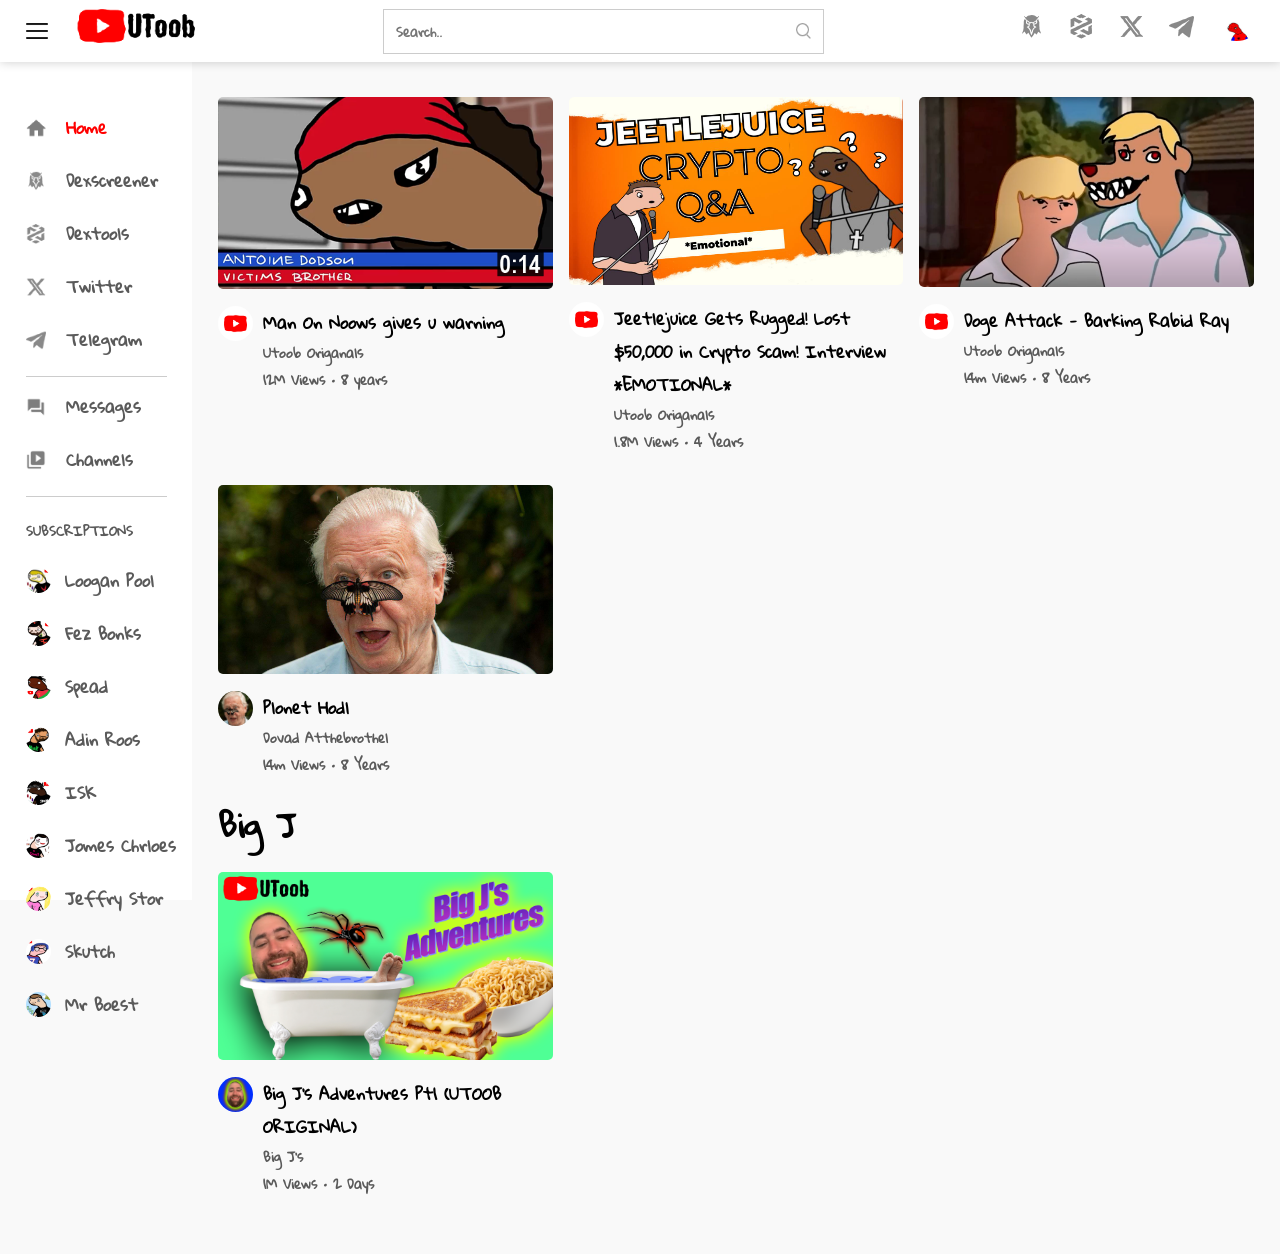
==== commit eaee4877: "Few More Final Updates" ====
--- a/index.html
+++ b/index.html
@@ -73,11 +73,11 @@
         
         <!-- Video 1 -->
         <div class="vid-list">
-            <a href="videos/video-1.html"> <img src="images/thumbnail2.png" class="thumbnail" ></a>
+            <a href="videos/video-1.html"> <img src="images/thumbnail1.png" class="thumbnail" ></a>
             <div class="flex-div">
                 <img src="images/SocialLogo.png">
                 <div class="vid-info">
-                    <a href="videos/video-1.html" class="title-big">Hide Yo Kids, Hide Yo Wife</a>
+                    <a href="videos/video-1.html" class="title-big">Man On Noows gives u warning</a>
                     <p>Utoob Origanals</p>
                     <p>12M Views &bull; 8 years</p>
                 </div>
@@ -86,42 +86,49 @@
 
         <!-- Video 2 -->
         <div class="vid-list">
-            <a> <img src="images/thumbnail3.png" class="thumbnail" ></a>
+            <a href="videos/video-2.html"><img src="images/thumbnail2.jpg" class="thumbnail" ></a>
             <div class="flex-div">
-                <img src="images/adin.jpeg">
+                <img src="images/SocialLogo.png">
                 <div class="vid-info">
-                    <a class="title-big">Adon Rust Loses 1 Million Sol</a>
-                    <p>Adon Rust</p>
-                    <p>312k Views &bull; 2 days</p>
+                    <a href="videos/video-2.html" class="title-big">Jeetlejuice Gets Rugged! Lost $50,000 in Crypto Scam! Interview *EMOTIONAL*</a>
+                    <p>Utoob Origanals</p>
+                    <p>1.8M Views &bull; 4 Years</p>
                 </div>
             </div>
         </div>
 
         <!-- Video 3 -->
         <div class="vid-list">
-            <a> <img src="images/thumbnail4.png" class="thumbnail" ></a>
+            <a href="videos/video-3.html"> <img src="images/thumbnail3.png" class="thumbnail" ></a>
             <div class="flex-div">
-                <img src="images/mrbeast.jpeg">
+                <img src="images/SocialLogo.png">
                 <div class="vid-info">
-                    <a class="title-big">Last to Stop HODLing Wins $100,000,000 in BTC!</a>
-                    <p>Mr Boest</p>
-                    <p>1.6M Views &bull; 3 days</p>
+                    <a href="videos/video-3.html" class="title-big">Doge Attack - Barking Rabid Ray</a>
+                    <p>Utoob Origanals</p>
+                    <p>14m Views &bull; 8 Years</p>
                 </div>
             </div>
         </div>
 
+
         <!-- Video 4 -->
         <div class="vid-list">
-            <a> <img src="images/thumbnail5.png" class="thumbnail" ></a>
+            <a href="videos/video-4.html"> <img src="images/thumbnail4.png" class="thumbnail" ></a>
             <div class="flex-div">
-                <img src="images/SocialLogo.png">
+                <img src="images/david.png">
                 <div class="vid-info">
-                    <a class="title-big">Beetlejuice Gets Rugged! Lost $50,000 in Crypto Scam! Interview *EMOTIONAL*</a>
-                    <p>Utoob Origanals</p>
-                    <p>1.8M Views &bull; 4 Years</p>
+                    <a href="videos/video-4.html" class="title-big">Plonet Hodl</a>
+                    <p>Dovad Atthebrothel</p>
+                    <p>14m Views &bull; 8 Years</p>
                 </div>
             </div>
         </div>
+
+        <div class="vid-list">
+            <div class="flex-div">
+                
+            </div>
+        </div>    
     </div>
 
     <!-- Big J Heading  -->
@@ -134,11 +141,11 @@
         
         <!-- Big J video 1 -->
         <div class="vid-list">
-            <a href="videos/video-1.html"> <img src="images/bigjThumbnail1.png" class="thumbnail" ></a>
+            <a href="videos/bigj-video-1.html"> <img src="images/bigjThumbnail1.png" class="thumbnail" ></a>
             <div class="flex-div">
                 <img src="images/bigJ.png">
                 <div class="vid-info">
-                    <a href="videos/video-1.html" class="title-big">Big J's Adventures Pt1 (UTOOB ORIGINAL)</a>
+                    <a href="videos/bigj-video-1.html" class="title-big">Big J's Adventures Pt1 (UTOOB ORIGINAL)</a>
                     <p>Big J's</p>
                     <p>1M Views &bull; 2 Days</p>
                 </div>
@@ -162,6 +169,12 @@
                 
             </div>
         </div>
+
+        <div class="vid-list">
+            <div class="flex-div">
+                
+            </div>
+        </div>
     </div>
 </div>
 <script src="side-bar.js"></script>
--- a/css/style.css
+++ b/css/style.css
@@ -573,8 +573,8 @@
     margin: 20px auto;
     padding: 10px;
     background-color: #fff;
-    border-radius: 5px;
-    box-shadow: 0 0 10px rgba(0, 0, 0, 0.1);
+    border-radius: 8px;
+    box-shadow: 0 0 10px rgba(0, 0, 0, 0.1); 
 }
 
 .message {
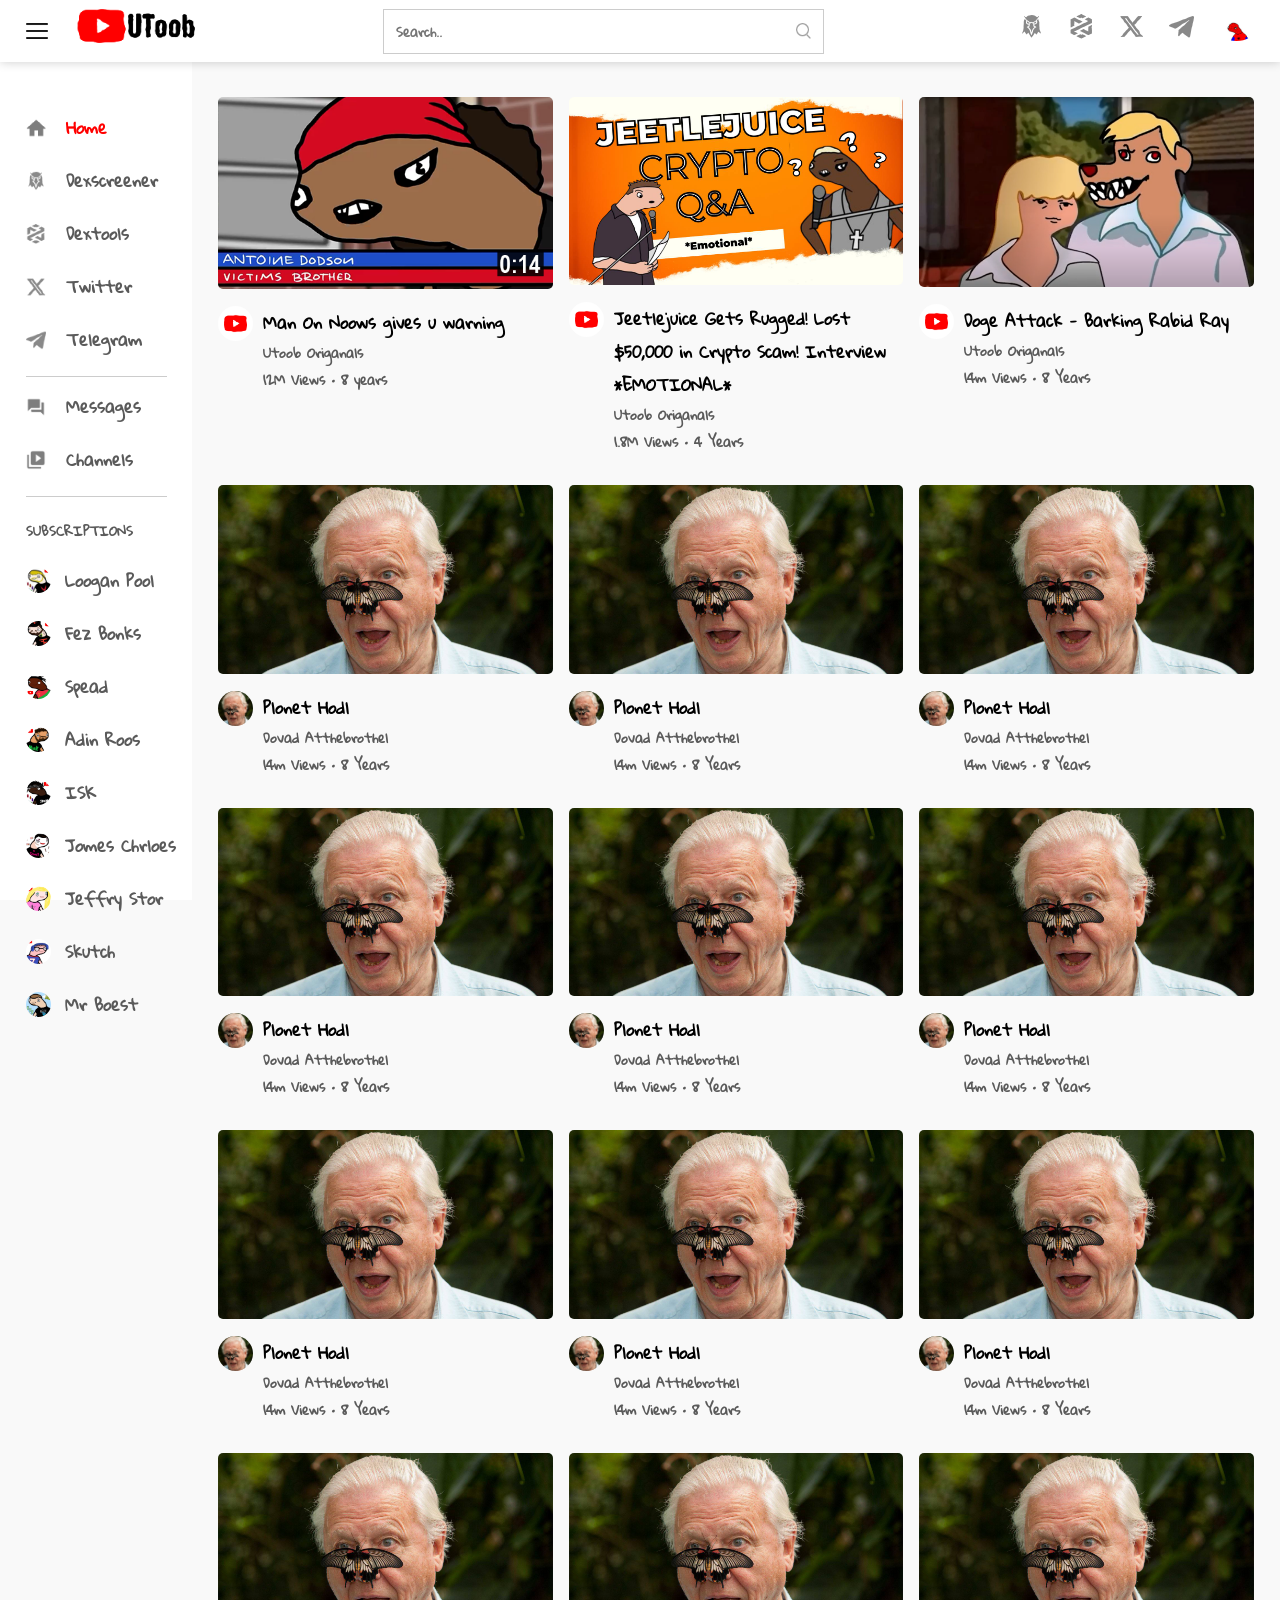
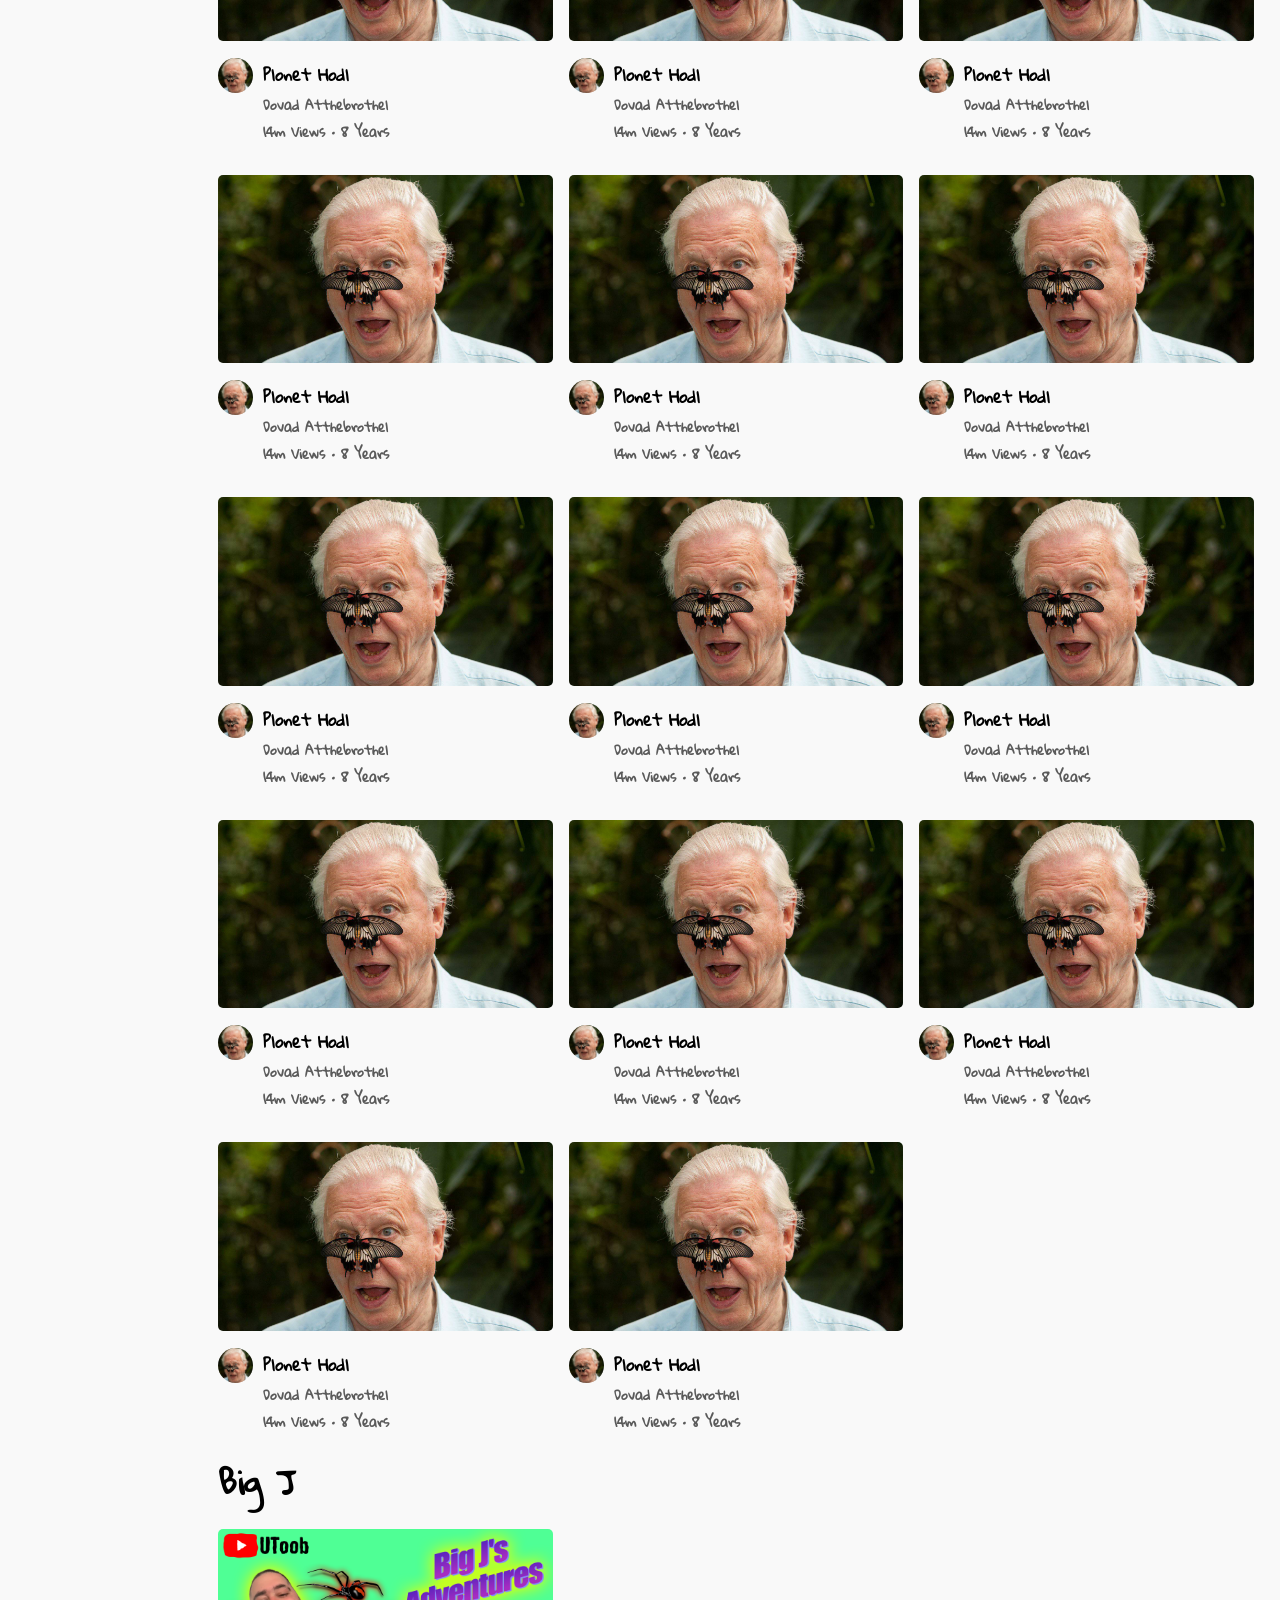
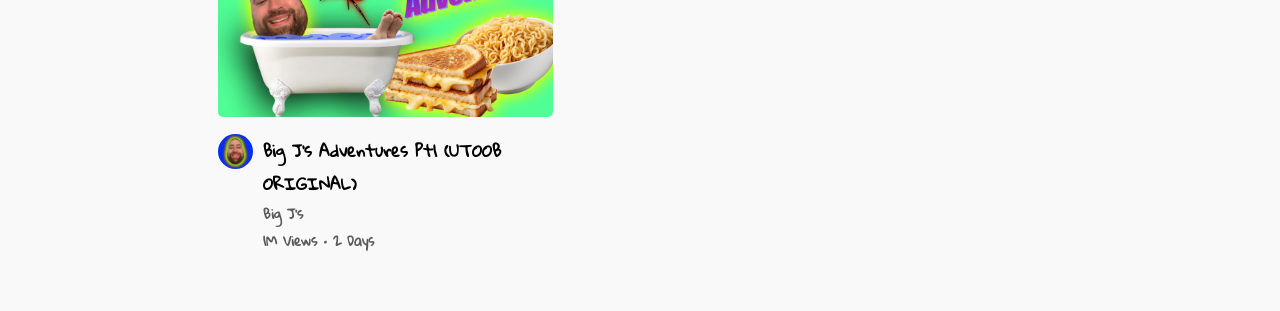
==== commit a69c88af: "Testing Site" ====
--- a/index.html
+++ b/index.html
@@ -124,6 +124,272 @@
             </div>
         </div>
 
+        <!-- Video 4 -->
+        <div class="vid-list">
+            <a href="videos/video-4.html"> <img src="images/thumbnail4.png" class="thumbnail" ></a>
+            <div class="flex-div">
+                <img src="images/david.png">
+                <div class="vid-info">
+                    <a href="videos/video-4.html" class="title-big">Plonet Hodl</a>
+                    <p>Dovad Atthebrothel</p>
+                    <p>14m Views &bull; 8 Years</p>
+                </div>
+            </div>
+        </div>
+        <!-- Video 4 -->
+        <div class="vid-list">
+            <a href="videos/video-4.html"> <img src="images/thumbnail4.png" class="thumbnail" ></a>
+            <div class="flex-div">
+                <img src="images/david.png">
+                <div class="vid-info">
+                    <a href="videos/video-4.html" class="title-big">Plonet Hodl</a>
+                    <p>Dovad Atthebrothel</p>
+                    <p>14m Views &bull; 8 Years</p>
+                </div>
+            </div>
+        </div>
+        <!-- Video 4 -->
+        <div class="vid-list">
+            <a href="videos/video-4.html"> <img src="images/thumbnail4.png" class="thumbnail" ></a>
+            <div class="flex-div">
+                <img src="images/david.png">
+                <div class="vid-info">
+                    <a href="videos/video-4.html" class="title-big">Plonet Hodl</a>
+                    <p>Dovad Atthebrothel</p>
+                    <p>14m Views &bull; 8 Years</p>
+                </div>
+            </div>
+        </div>
+        <!-- Video 4 -->
+        <div class="vid-list">
+            <a href="videos/video-4.html"> <img src="images/thumbnail4.png" class="thumbnail" ></a>
+            <div class="flex-div">
+                <img src="images/david.png">
+                <div class="vid-info">
+                    <a href="videos/video-4.html" class="title-big">Plonet Hodl</a>
+                    <p>Dovad Atthebrothel</p>
+                    <p>14m Views &bull; 8 Years</p>
+                </div>
+            </div>
+        </div>
+        <!-- Video 4 -->
+        <div class="vid-list">
+            <a href="videos/video-4.html"> <img src="images/thumbnail4.png" class="thumbnail" ></a>
+            <div class="flex-div">
+                <img src="images/david.png">
+                <div class="vid-info">
+                    <a href="videos/video-4.html" class="title-big">Plonet Hodl</a>
+                    <p>Dovad Atthebrothel</p>
+                    <p>14m Views &bull; 8 Years</p>
+                </div>
+            </div>
+        </div>
+        <!-- Video 4 -->
+        <div class="vid-list">
+            <a href="videos/video-4.html"> <img src="images/thumbnail4.png" class="thumbnail" ></a>
+            <div class="flex-div">
+                <img src="images/david.png">
+                <div class="vid-info">
+                    <a href="videos/video-4.html" class="title-big">Plonet Hodl</a>
+                    <p>Dovad Atthebrothel</p>
+                    <p>14m Views &bull; 8 Years</p>
+                </div>
+            </div>
+        </div>
+
+        <!-- Video 4 -->
+        <div class="vid-list">
+            <a href="videos/video-4.html"> <img src="images/thumbnail4.png" class="thumbnail" ></a>
+            <div class="flex-div">
+                <img src="images/david.png">
+                <div class="vid-info">
+                    <a href="videos/video-4.html" class="title-big">Plonet Hodl</a>
+                    <p>Dovad Atthebrothel</p>
+                    <p>14m Views &bull; 8 Years</p>
+                </div>
+            </div>
+        </div>
+        <!-- Video 4 -->
+        <div class="vid-list">
+            <a href="videos/video-4.html"> <img src="images/thumbnail4.png" class="thumbnail" ></a>
+            <div class="flex-div">
+                <img src="images/david.png">
+                <div class="vid-info">
+                    <a href="videos/video-4.html" class="title-big">Plonet Hodl</a>
+                    <p>Dovad Atthebrothel</p>
+                    <p>14m Views &bull; 8 Years</p>
+                </div>
+            </div>
+        </div>
+        <!-- Video 4 -->
+        <div class="vid-list">
+            <a href="videos/video-4.html"> <img src="images/thumbnail4.png" class="thumbnail" ></a>
+            <div class="flex-div">
+                <img src="images/david.png">
+                <div class="vid-info">
+                    <a href="videos/video-4.html" class="title-big">Plonet Hodl</a>
+                    <p>Dovad Atthebrothel</p>
+                    <p>14m Views &bull; 8 Years</p>
+                </div>
+            </div>
+        </div>
+        <!-- Video 4 -->
+        <div class="vid-list">
+            <a href="videos/video-4.html"> <img src="images/thumbnail4.png" class="thumbnail" ></a>
+            <div class="flex-div">
+                <img src="images/david.png">
+                <div class="vid-info">
+                    <a href="videos/video-4.html" class="title-big">Plonet Hodl</a>
+                    <p>Dovad Atthebrothel</p>
+                    <p>14m Views &bull; 8 Years</p>
+                </div>
+            </div>
+        </div>
+        <!-- Video 4 -->
+        <div class="vid-list">
+            <a href="videos/video-4.html"> <img src="images/thumbnail4.png" class="thumbnail" ></a>
+            <div class="flex-div">
+                <img src="images/david.png">
+                <div class="vid-info">
+                    <a href="videos/video-4.html" class="title-big">Plonet Hodl</a>
+                    <p>Dovad Atthebrothel</p>
+                    <p>14m Views &bull; 8 Years</p>
+                </div>
+            </div>
+        </div>
+        <!-- Video 4 -->
+        <div class="vid-list">
+            <a href="videos/video-4.html"> <img src="images/thumbnail4.png" class="thumbnail" ></a>
+            <div class="flex-div">
+                <img src="images/david.png">
+                <div class="vid-info">
+                    <a href="videos/video-4.html" class="title-big">Plonet Hodl</a>
+                    <p>Dovad Atthebrothel</p>
+                    <p>14m Views &bull; 8 Years</p>
+                </div>
+            </div>
+        </div>
+        <!-- Video 4 -->
+        <div class="vid-list">
+            <a href="videos/video-4.html"> <img src="images/thumbnail4.png" class="thumbnail" ></a>
+            <div class="flex-div">
+                <img src="images/david.png">
+                <div class="vid-info">
+                    <a href="videos/video-4.html" class="title-big">Plonet Hodl</a>
+                    <p>Dovad Atthebrothel</p>
+                    <p>14m Views &bull; 8 Years</p>
+                </div>
+            </div>
+        </div>
+        <!-- Video 4 -->
+        <div class="vid-list">
+            <a href="videos/video-4.html"> <img src="images/thumbnail4.png" class="thumbnail" ></a>
+            <div class="flex-div">
+                <img src="images/david.png">
+                <div class="vid-info">
+                    <a href="videos/video-4.html" class="title-big">Plonet Hodl</a>
+                    <p>Dovad Atthebrothel</p>
+                    <p>14m Views &bull; 8 Years</p>
+                </div>
+            </div>
+        </div>
+        <!-- Video 4 -->
+        <div class="vid-list">
+            <a href="videos/video-4.html"> <img src="images/thumbnail4.png" class="thumbnail" ></a>
+            <div class="flex-div">
+                <img src="images/david.png">
+                <div class="vid-info">
+                    <a href="videos/video-4.html" class="title-big">Plonet Hodl</a>
+                    <p>Dovad Atthebrothel</p>
+                    <p>14m Views &bull; 8 Years</p>
+                </div>
+            </div>
+        </div>
+        <!-- Video 4 -->
+        <div class="vid-list">
+            <a href="videos/video-4.html"> <img src="images/thumbnail4.png" class="thumbnail" ></a>
+            <div class="flex-div">
+                <img src="images/david.png">
+                <div class="vid-info">
+                    <a href="videos/video-4.html" class="title-big">Plonet Hodl</a>
+                    <p>Dovad Atthebrothel</p>
+                    <p>14m Views &bull; 8 Years</p>
+                </div>
+            </div>
+        </div>
+        <!-- Video 4 -->
+        <div class="vid-list">
+            <a href="videos/video-4.html"> <img src="images/thumbnail4.png" class="thumbnail" ></a>
+            <div class="flex-div">
+                <img src="images/david.png">
+                <div class="vid-info">
+                    <a href="videos/video-4.html" class="title-big">Plonet Hodl</a>
+                    <p>Dovad Atthebrothel</p>
+                    <p>14m Views &bull; 8 Years</p>
+                </div>
+            </div>
+        </div>
+        <!-- Video 4 -->
+        <div class="vid-list">
+            <a href="videos/video-4.html"> <img src="images/thumbnail4.png" class="thumbnail" ></a>
+            <div class="flex-div">
+                <img src="images/david.png">
+                <div class="vid-info">
+                    <a href="videos/video-4.html" class="title-big">Plonet Hodl</a>
+                    <p>Dovad Atthebrothel</p>
+                    <p>14m Views &bull; 8 Years</p>
+                </div>
+            </div>
+        </div>
+        <!-- Video 4 -->
+        <div class="vid-list">
+            <a href="videos/video-4.html"> <img src="images/thumbnail4.png" class="thumbnail" ></a>
+            <div class="flex-div">
+                <img src="images/david.png">
+                <div class="vid-info">
+                    <a href="videos/video-4.html" class="title-big">Plonet Hodl</a>
+                    <p>Dovad Atthebrothel</p>
+                    <p>14m Views &bull; 8 Years</p>
+                </div>
+            </div>
+        </div>
+        <!-- Video 4 -->
+        <div class="vid-list">
+            <a href="videos/video-4.html"> <img src="images/thumbnail4.png" class="thumbnail" ></a>
+            <div class="flex-div">
+                <img src="images/david.png">
+                <div class="vid-info">
+                    <a href="videos/video-4.html" class="title-big">Plonet Hodl</a>
+                    <p>Dovad Atthebrothel</p>
+                    <p>14m Views &bull; 8 Years</p>
+                </div>
+            </div>
+        </div>
+        <!-- Video 4 -->
+        <div class="vid-list">
+            <a href="videos/video-4.html"> <img src="images/thumbnail4.png" class="thumbnail" ></a>
+            <div class="flex-div">
+                <img src="images/david.png">
+                <div class="vid-info">
+                    <a href="videos/video-4.html" class="title-big">Plonet Hodl</a>
+                    <p>Dovad Atthebrothel</p>
+                    <p>14m Views &bull; 8 Years</p>
+                </div>
+            </div>
+        </div>
+        <!-- Video 4 -->
+        <div class="vid-list">
+            <a href="videos/video-4.html"> <img src="images/thumbnail4.png" class="thumbnail" ></a>
+            <div class="flex-div">
+                <img src="images/david.png">
+                <div class="vid-info">
+                    <a href="videos/video-4.html" class="title-big">Plonet Hodl</a>
+                    <p>Dovad Atthebrothel</p>
+                    <p>14m Views &bull; 8 Years</p>
+                </div>
+            </div>
+        </div>
+        
         <div class="vid-list">
             <div class="flex-div">
                 
